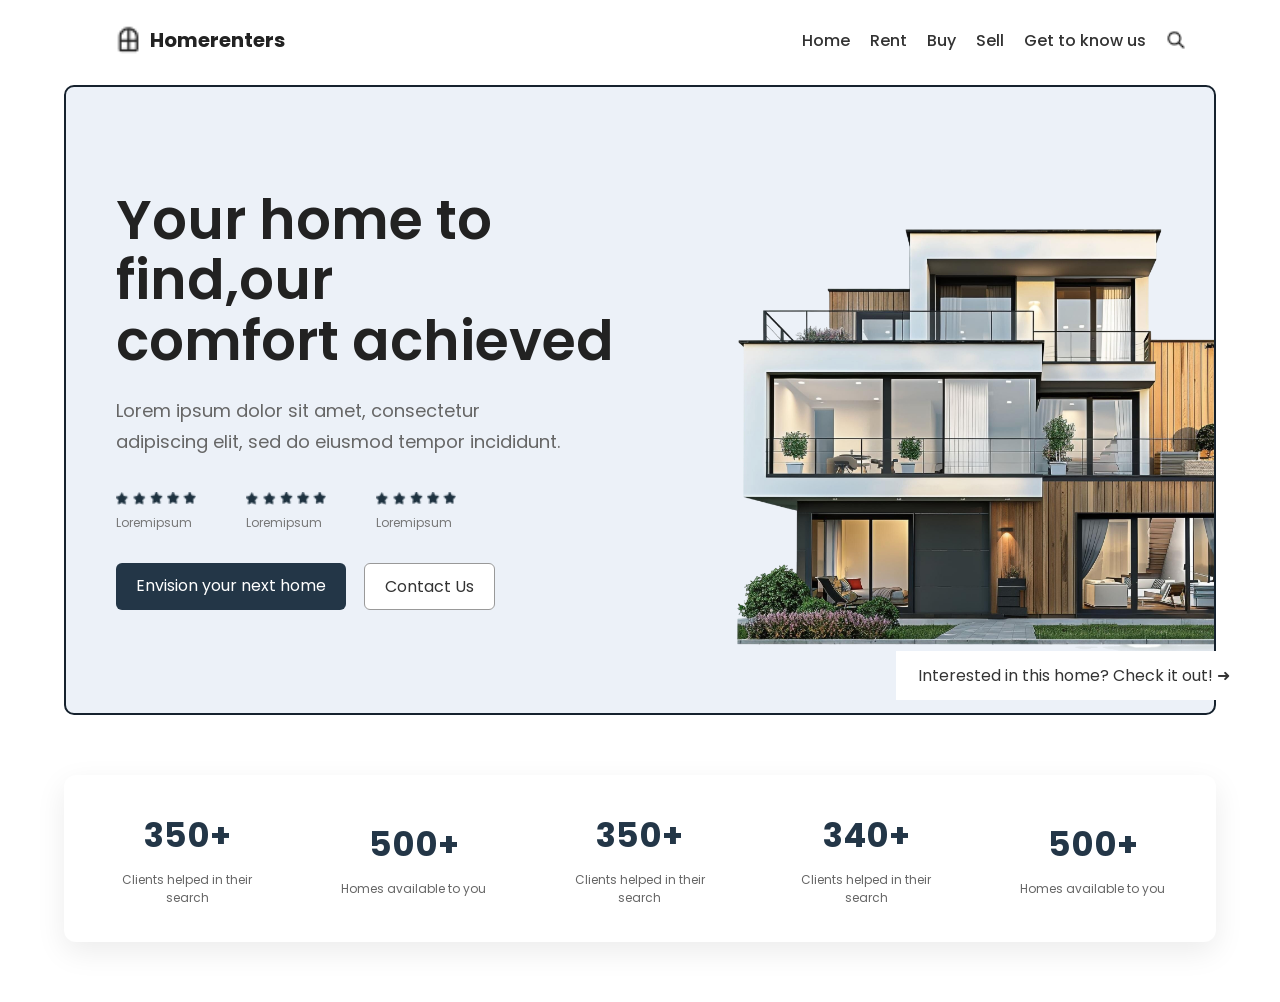
==== Realestate/index.html @ cd47dd91 "practice_landing page" ====
<!DOCTYPE html>
<html lang="en">

<head>
    <meta charset="UTF-8">
    <meta name="viewport" content="width=device-width, initial-scale=1.0">
    <title>Real Estate</title>
    <link rel="stylesheet" href="style.css">
</head>

<body>

    <!-- Header -->
    <header>

        <!-- Left Side -->
        <div class="header-left">
            <a href="#" class="logo">
                <img src="logo.png" alt="Site Logo">
                <span class="site_name">Homerenters</span>
            </a>
        </div>

        <!-- Right Side -->
        <div class="header-right">

            <nav>
                <ul>
                    <li><a href="#">Home</a></li>
                    <li><a href="#">Rent</a></li>
                    <li><a href="#">Buy</a></li>
                    <li><a href="#">Sell</a></li>
                    <li><a href="#">Get to know us</a></li>
                </ul>
            </nav>

            <div class="search">
                <img src="searchicon.png" alt="Search">
            </div>

        </div>

    </header>
    <!-- End Header -->

    <main>

        <section class="hero-section">

            <div class="left-hero">

                <h1>
                    Your home to find,our<br>
                    comfort achieved
                </h1>

                <p>
                    Lorem ipsum dolor sit amet, consectetur adipiscing elit, sed do eiusmod tempor incididunt.
                </p>

                <table class="ratings-table">
                    <tr>
                        <td>
                            <img src="ratings.png" alt="Stars">
                            <p>Loremipsum</p>
                        </td>

                        <td>
                            <img src="ratings.png" alt="Stars">
                            <p>Loremipsum</p>
                        </td>

                        <td>
                            <img src="ratings.png" alt="Stars">
                            <p>Loremipsum</p>
                        </td>
                    </tr>
                </table>

                <div class="button_hero_section">
                    <a href="#" class="btn-dark">Envision your next home</a>
                    <a href="#" class="btn-light">Contact Us</a>
                </div>

            </div>

            <div class="right-hero">
                <img src="img-hero.png" alt="Hero Banner">
            </div>

            <div class="quotes">
                <p>Interested in this home? Check it out! &#10140;</p>
            </div>

        </section>

    </main>

    <!-- Footer -->
    <footer>

        <ul>
            <li class="ratings_bottom">
                <strong>350+</strong>
                <p>Clients helped in their search</p>
            </li>

            <li class="ratings_bottom">
                <strong>500+</strong>
                <p>Homes available to you</p>
            </li>

            <li class="ratings_bottom">
                <strong>350+</strong>
                <p>Clients helped in their search</p>
            </li>

            <li class="ratings_bottom">
                <strong>340+</strong>
                <p>Clients helped in their search</p>
            </li>

            <li class="ratings_bottom">
                <strong>500+</strong>
                <p>Homes available to you</p>
            </li>
        </ul>

    </footer>

</body>

</html>
---- Realestate/style.css ----
/* Google Font */
@import url('https://fonts.googleapis.com/css2?family=Poppins:wght@300;400;500;600;700;800&display=swap');

* {
    margin: 0;
    padding: 0;
    box-sizing: border-box;
}

body {
    font-family: 'Poppins', sans-serif;
    background: white;
    color: #222;
}

/* ================= HEADER ================= */

header {
    width: 90%;
    margin: 25px auto;
    display: flex;
    justify-content: space-between;
    align-items: center;
}

.header-left {
    margin-left: 50px;
}

.logo {
    display: flex;
    align-items: center;
    gap: 6px;
    text-decoration: none;
    color: inherit;
    cursor: pointer;
}

.logo img {
    width: 30px;
}

.site_name {
    font-size: 20px;
    font-weight: 700;
}

.header-right {
    display: flex;
    align-items: center;
    gap: 20px;
}

nav ul {
    display: flex;
    list-style: none;
    gap: 20px;
}

nav ul li a {
    text-decoration: none;
    color: #333;
    font-weight: 500;
}

.search img {
    width: 20px;
    display: block;
    margin-right: 30px;
}

/* ================= HERO ================= */
.hero-section {
    width: 90%;
    height: 70vh;
    margin: 30px auto;
    display: flex;
    justify-content: space-between;
    align-items: center;
    background-color: #ECF1F8;
    border-radius: 10px;
    border: 2px solid #16222e;
    overflow: hidden;
}

.left-hero {
    width: 50%;
    margin-left: 50px;
}

.left-hero h1 {
    font-size: 55px;
    line-height: 1.1;
    font-weight: 600;
    margin-bottom: 25px;
}

.left-hero p {
    color: #666;
    font-size: 18px;
    width: 85%;
    line-height: 1.7;
    margin-bottom: 35px;
}

/* Ratings */
.ratings-table {
    border-collapse: collapse;
    margin: 30px 0;
    border-spacing: 30px 20px;

}

.ratings-table td {
    padding-right: 50px;
    vertical-align: top;
}

.ratings-table img {
    display: block;
    width: 80px;
    margin-bottom: 8px;

}

.ratings-table p {
    margin: 0;
    font-size: 12px;
    color: #777;

}

/* Buttons */

.button_hero_section {
    display: flex;
    gap: 18px;

}

.btn-dark {
    text-decoration: none;
    background: #233647;
    color: white;
    padding: 10px 20px;
    border-radius: 6px;
    font-weight: 400;

}

.btn-dark:hover {
    background: #16222e;
}

.btn-light {
    text-decoration: none;
    border: 1px solid #999;
    color: #333;
    padding: 10px 20px;
    border-radius: 6px;
    background: white;

}

.btn-light:hover {
    background: #233647;
    color: white;
}

/* Right Image */

.right-hero {
    width: 52%;
    position: relative;
    overflow: hidden;
}

.right-hero img {
    width: 100%;
    display: flex;
    margin: 85px 0 0 70px;

}


.quotes {
    position: absolute;
    bottom: 200px;
    left: 70%;
    background: white;
    color: #333;
    padding: 12px 22px;
    font-size: 16px;
    border-radius: 0;
    
}

.quotes p {
    margin: 0;
}

/* ================= FOOTER ================= */

footer {
    width: 90%;
    margin: 60px auto;
    background: white;
    border-radius: 12px;
    box-shadow: 0 10px 30px rgba(0, 0, 0, .08);
    padding: 35px 10px;
}

footer ul {
    display: flex;
    justify-content: space-around;
    align-items: center;
    list-style: none;
}

.ratings_bottom {
    text-align: center;
}

.ratings_bottom strong {
    font-size: 34px;
    color: #233647;
    display: block;
    margin-bottom: 10px;
}

.ratings_bottom p {
    color: #666;
    font-size: 12px;
    width: 150px;
    margin: auto;
}
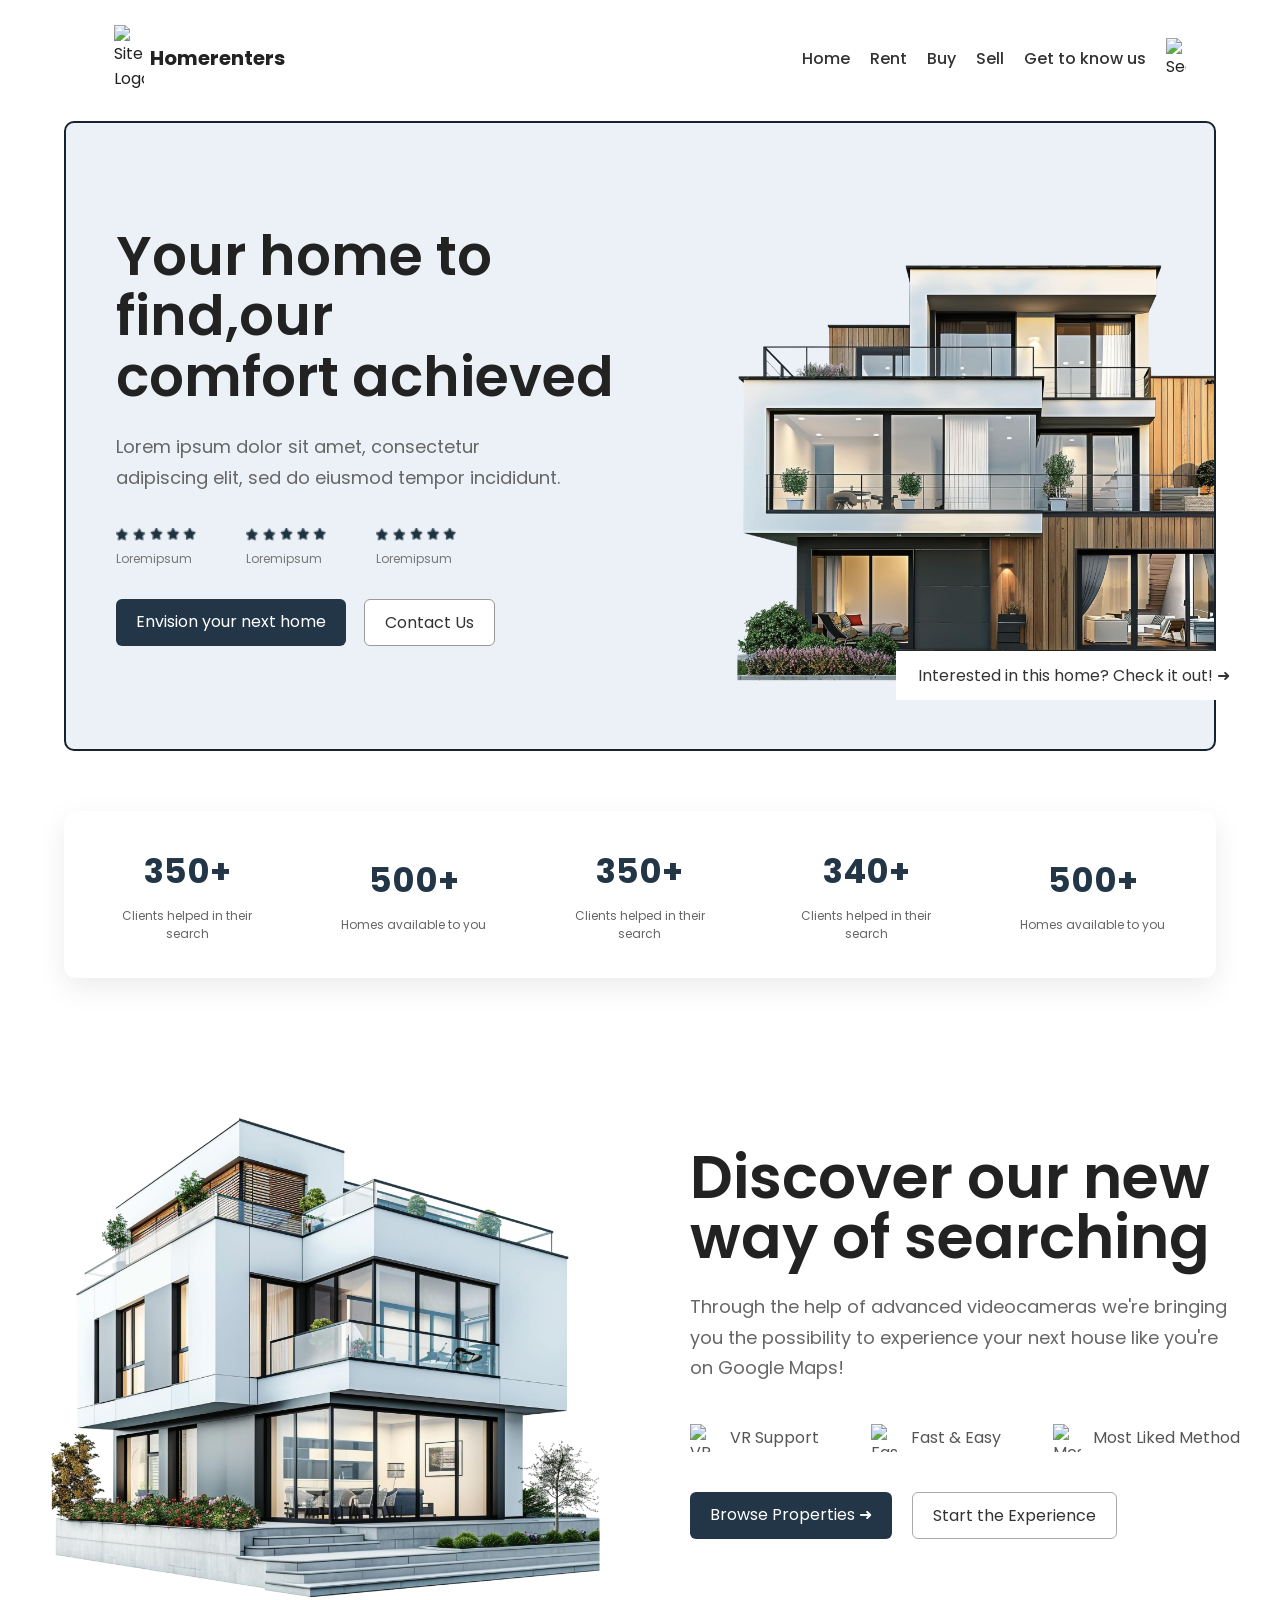
==== commit f0b9b01d: "code-update" ====
--- a/Realestate/index.html
+++ b/Realestate/index.html
@@ -16,7 +16,7 @@
         <!-- Left Side -->
         <div class="header-left">
             <a href="#" class="logo">
-                <img src="logo.png" alt="Site Logo">
+                <img src="home-icon.svg" alt="Site Logo">
                 <span class="site_name">Homerenters</span>
             </a>
         </div>
@@ -35,7 +35,7 @@
             </nav>
 
             <div class="search">
-                <img src="searchicon.png" alt="Search">
+                <img src="search-icon.svg" alt="Search">
             </div>
 
         </div>
@@ -128,6 +128,55 @@
 
     </footer>
 
+
+    <!-- page 2  -->
+    <section class="img2_hero_left">
+
+        <!-- Left Image -->
+        <div class="hero-img-left">
+            <img src="img1.png" alt="Hero Banner">
+        </div>
+
+        <!-- Right Content -->
+        <div class="content_right_hero">
+
+            <h1>
+                Discover our new <br>
+                way of searching
+            </h1>
+
+            <p>
+                Through the help of advanced videocameras we're bringing you
+                the possibility to experience your next house like you're
+                on Google Maps!
+            </p>
+
+            <div class="features-main">
+                <div class="feature">
+                    <img src="vr-icon.svg" alt="VR Support">
+                    <span>VR Support</span>
+                </div>
+
+                <div class="feature">
+                    <img src="bird-icon.svg" alt="Fast & Easy">
+                    <span>Fast &amp; Easy</span>
+                </div>
+
+                <div class="feature">
+                    <img src="heart-icon.svg" alt="Most Liked Method">
+                    <span>Most Liked Method</span>
+                </div>
+            </div>
+            <div class="btn2">
+                <a href="#" class="btn-dark-browse">Browse Properties &#10140;</a>
+                <a href="#" class="btn-light-start">Start the Experience</a>
+            </div>
+
+        </div>
+
+    </section>
+
+
 </body>
 
 </html>
--- a/Realestate/style.css
+++ b/Realestate/style.css
@@ -192,7 +192,7 @@
     padding: 12px 22px;
     font-size: 16px;
     border-radius: 0;
-    
+
 }
 
 .quotes p {
@@ -233,4 +233,111 @@
     font-size: 12px;
     width: 150px;
     margin: auto;
+}
+
+/* ================= page 2 ================= */
+
+.img2_hero_left {
+    width: 100%;
+    max-width: 1400px;
+    margin: 80px auto;
+    padding: 0 40px;
+    display: flex;
+    align-items: center;
+    justify-content: space-between;
+    gap: 80px;
+}
+
+/* Left Image */
+.hero-img-left {
+    flex: 1;
+    display: flex;
+    justify-content: center;
+    align-items: center;
+}
+
+.hero-img-left img {
+    width: 100%;
+    max-width: 600px;
+    height: auto;
+    display: block;
+}
+
+/* Right Content */
+.content_right_hero {
+    flex: 1;
+    max-width: 550px;
+}
+
+.content_right_hero h1 {
+    font-size: 60px;
+    line-height: 1.0;
+    font-weight: 600;
+    color: #222;
+    margin-bottom: 25px;
+}
+
+.content_right_hero p {
+    font-size: 18px;
+    color: #666;
+    line-height: 1.7;
+    margin-bottom: 40px;
+}
+
+/* Features */
+.features-main {
+    display: flex;
+    justify-content: space-between;
+    align-items: center;
+    width: 100%;
+    margin-bottom: 40px;
+}
+
+.feature {
+    display: flex;
+    align-items: center;
+    gap: 12px;
+    color: #555;
+    font-size: 16px;
+}
+
+.feature img {
+    width: 28px;
+    height: 28px;
+}
+
+/* Buttons */
+.btn2 {
+    display: flex;
+    gap: 20px;
+}
+
+.btn-dark-browse,
+.btn-light-start {
+    padding: 10px 20px;
+    text-decoration: none;
+    font-size: 16px;
+    border-radius: 6px;
+    transition: .3s;
+}
+
+.btn-dark-browse {
+    background: #233647;
+    color: #fff;
+}
+
+.btn-dark-browse:hover {
+    background: #172634;
+}
+
+.btn-light-start {
+    border: 1px solid #aaa;
+    color: #333;
+    background: #fff;
+}
+
+.btn-light-start:hover {
+    background: #233647;
+    color: #fff;
+
 }
